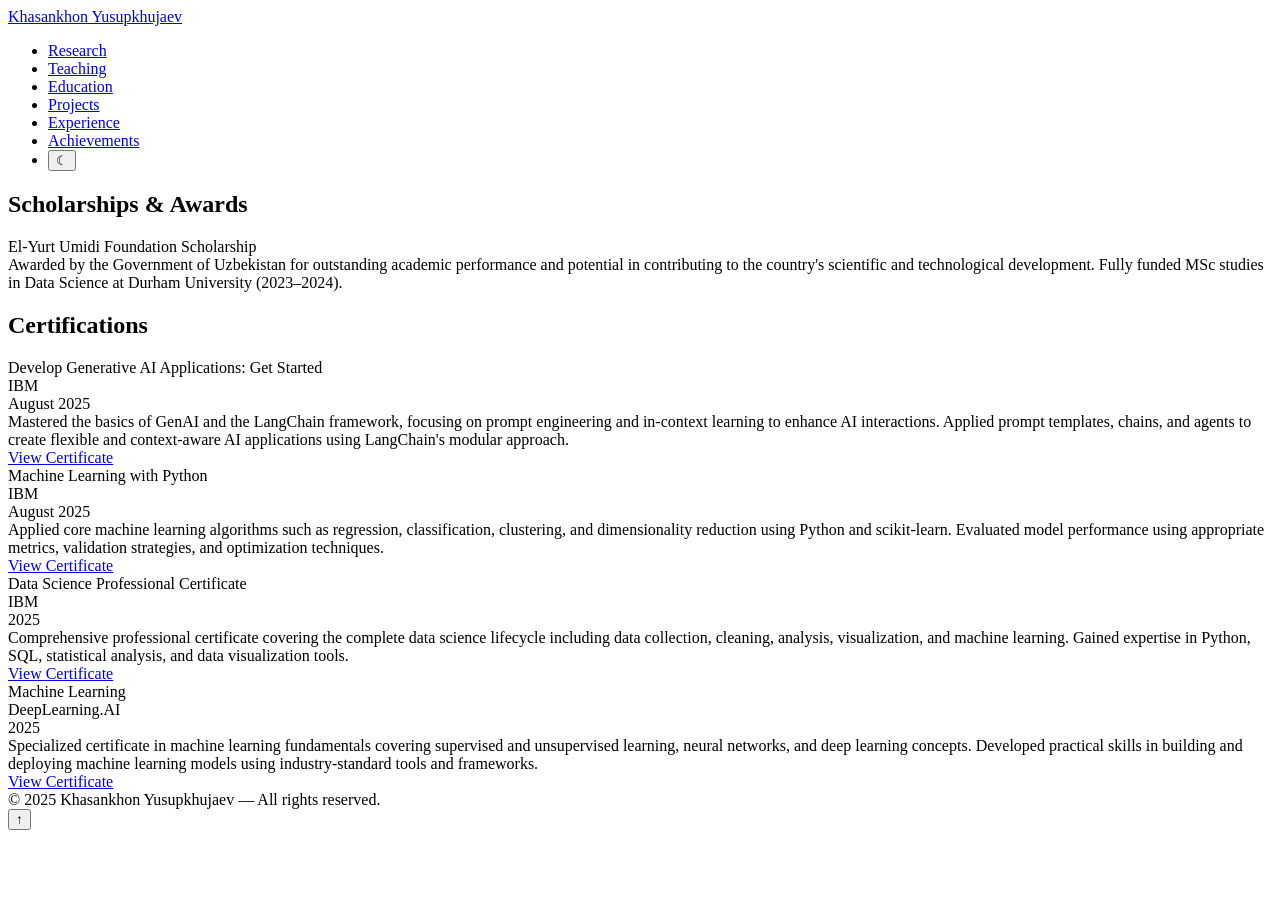
==== achievements.html @ 6782cb2d "Add complete CV website with all sections and assets - Add main index.html with navigation and hero " ====
<!DOCTYPE html>
<html lang="en">
<head>
  <meta charset="UTF-8" />
  <meta name="viewport" content="width=device-width, initial-scale=1.0" />
  <title>Achievements | Khasankhon Yusupkhujaev</title>

  <!-- Google tag (gtag.js) -->
  <script async src="https://www.googletagmanager.com/gtag/js?id=G-9EB7KX36W3"></script>
  <script>
    window.dataLayer = window.dataLayer || [];
    function gtag(){dataLayer.push(arguments);}
    gtag('js', new Date());
    gtag('config', 'G-9EB7KX36W3');
  </script>
  
  <link rel="stylesheet" href="css/styles.css" />
</head>
<body>
  <!-- Navigation Bar -->
  <nav class="navbar">
    <div class="nav-container">
      <a href="index.html" class="nav-logo">Khasankhon Yusupkhujaev</a>
      <ul class="nav-menu">
        <li class="nav-item"><a href="research.html">Research</a></li>
        <li class="nav-item"><a href="teaching.html">Teaching</a></li>
        <li class="nav-item"><a href="education.html">Education</a></li>
        <li class="nav-item"><a href="projects.html">Projects</a></li>
        <li class="nav-item"><a href="experience.html">Experience</a></li>
        <li class="nav-item"><a href="achievements.html">Achievements</a></li>
        <li class="nav-item">
          <button class="nav-theme-toggle" id="themeToggle" aria-label="Toggle dark mode">
            <span id="themeIcon">☾</span>
          </button>
        </li>
      </ul>
    </div>
  </nav>

  <div class="main-content">
    <div class="container">
      <!-- Achievements -->
      <section id="scholarships" class="section">
        <h2 class="section-title">Scholarships & Awards</h2>
        
        <div class="scholarship-item">
          <div class="scholarship-title">El-Yurt Umidi Foundation Scholarship</div>
          <div class="scholarship-description">
            Awarded by the Government of Uzbekistan for outstanding academic performance and potential in contributing to the country's scientific and technological development. Fully funded MSc studies in Data Science at Durham University (2023–2024).
          </div>
        </div>
      </section>

      <section id="certifications" class="section">
        <h2 class="section-title">Certifications</h2>
        
        <div class="certification-item">
          <div class="certification-title">Develop Generative AI Applications: Get Started</div>
          <div class="certification-provider">IBM</div>
          <div class="certification-date">August 2025</div>
          <div class="certification-description">
            Mastered the basics of GenAI and the LangChain framework, focusing on prompt engineering and in-context learning to enhance AI interactions. Applied prompt templates, chains, and agents to create flexible and context-aware AI applications using LangChain's modular approach.
          </div>
          <div class="certification-links">
            <a href="https://coursera.org/share/aa8df9bd7f63a1d0e11ffe021780d255" target="_blank" rel="noopener noreferrer">View Certificate</a>
          </div>
        </div>

        <div class="certification-item">
          <div class="certification-title">Machine Learning with Python</div>
          <div class="certification-provider">IBM</div>
          <div class="certification-date">August 2025</div>
          <div class="certification-description">
            Applied core machine learning algorithms such as regression, classification, clustering, and dimensionality reduction using Python and scikit-learn. Evaluated model performance using appropriate metrics, validation strategies, and optimization techniques.
          </div>
          <div class="certification-links">
            <a href="https://coursera.org/share/682b0ef946651a9bdfdf2196e89f4c75" target="_blank" rel="noopener noreferrer">View Certificate</a>
          </div>
        </div>

        <div class="certification-item">
          <div class="certification-title">Data Science Professional Certificate</div>
          <div class="certification-provider">IBM</div>
          <div class="certification-date">2025</div>
          <div class="certification-description">
            Comprehensive professional certificate covering the complete data science lifecycle including data collection, cleaning, analysis, visualization, and machine learning. Gained expertise in Python, SQL, statistical analysis, and data visualization tools.
          </div>
          <div class="certification-links">
            <a href="https://coursera.org/share/075e1bd821e2e59cd9111a478ef791fd" target="_blank" rel="noopener noreferrer">View Certificate</a>
          </div>
        </div>

        <div class="certification-item">
          <div class="certification-title">Machine Learning</div>
          <div class="certification-provider">DeepLearning.AI</div>
          <div class="certification-date">2025</div>
          <div class="certification-description">
            Specialized certificate in machine learning fundamentals covering supervised and unsupervised learning, neural networks, and deep learning concepts. Developed practical skills in building and deploying machine learning models using industry-standard tools and frameworks.
          </div>
          <div class="certification-links">
            <a href="https://www.coursera.org/account/accomplishments/specialization/certificate/X3DG68H7VBOO" target="_blank" rel="noopener noreferrer">View Certificate</a>
          </div>
        </div>
      </section>
    </div>

    <div class="footer">
      © 2025 Khasankhon Yusupkhujaev — All rights reserved.
    </div>
  </div>

  <!-- Scroll Up Button -->
  <button class="scroll-up" id="scrollUp" aria-label="Scroll to top">
    ↑
  </button>

  <script src="js/scripts.js"></script>
</body>
</html>
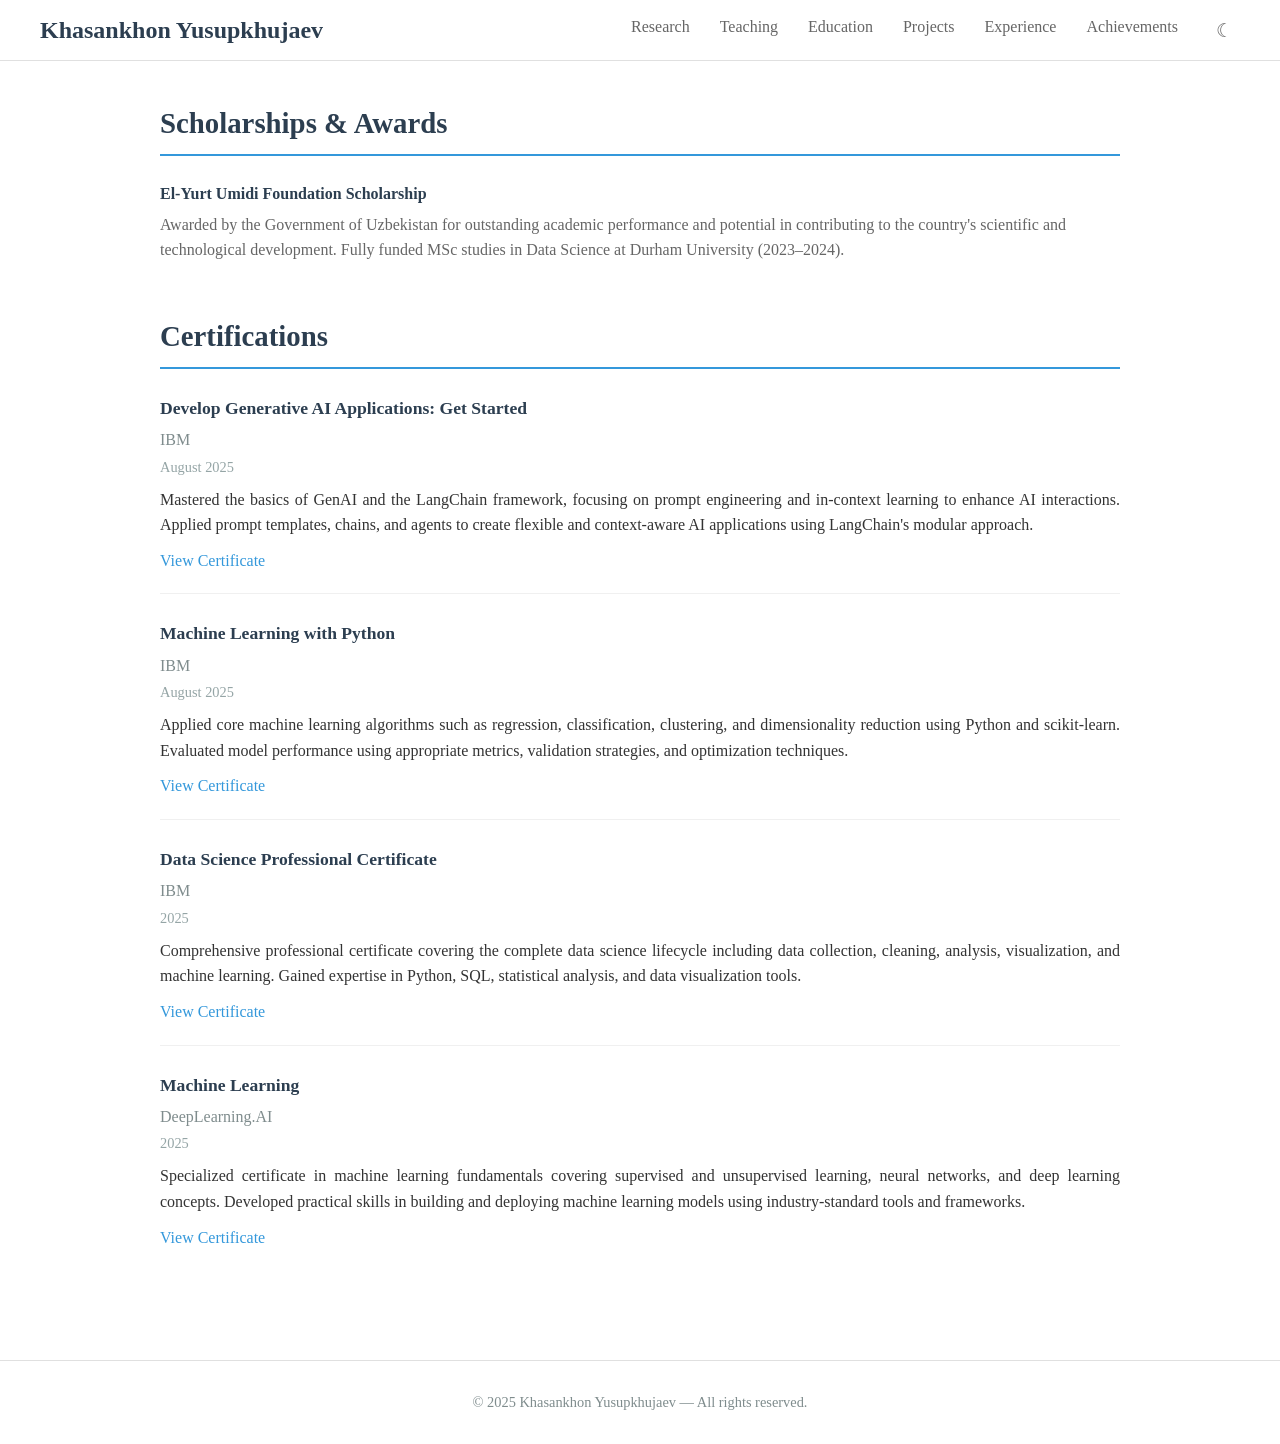
==== commit dea2abf1: "Fix CSS and JS file paths in all HTML files - Update CSS path from 'css/styles.css' to 'assets/css/s" ====
--- a/achievements.html
+++ b/achievements.html
@@ -14,7 +14,7 @@
     gtag('config', 'G-9EB7KX36W3');
   </script>
   
-  <link rel="stylesheet" href="css/styles.css" />
+  <link rel="stylesheet" href="assets/css/style.css" />
 </head>
 <body>
   <!-- Navigation Bar -->
@@ -114,6 +114,6 @@
     ↑
   </button>
 
-  <script src="js/scripts.js"></script>
+  <script src="assets/js/scripts.js"></script>
 </body>
 </html>
--- a/assets/css/style.css
+++ b/assets/css/style.css
@@ -0,0 +1,616 @@
+/* Academic CV Design inspired by Raul Astudillo's website */
+* {
+    margin: 0;
+    padding: 0;
+    box-sizing: border-box;
+  }
+  
+  body {
+    font-family: 'Georgia', 'Times New Roman', serif;
+    line-height: 1.6;
+    color: #333;
+    background-color: #ffffff;
+  }
+  
+  /* Navigation Bar */
+  .navbar {
+    position: fixed;
+    top: 0;
+    width: 100%;
+    background-color: #ffffff;
+    border-bottom: 1px solid #e0e0e0;
+    z-index: 1000;
+    padding: 0 20px;
+  }
+  
+  .nav-container {
+    max-width: 1200px;
+    margin: 0 auto;
+    display: flex;
+    justify-content: space-between;
+    align-items: center;
+    height: 60px;
+  }
+  
+  .nav-logo {
+    font-size: 1.5rem;
+    font-weight: bold;
+    color: #2c3e50;
+    text-decoration: none;
+  }
+  
+  .nav-menu {
+    display: flex;
+    list-style: none;
+    gap: 30px;
+  }
+  
+  .nav-item a {
+    color: #666;
+    text-decoration: none;
+    font-weight: 500;
+    transition: color 0.3s ease;
+  }
+  
+  .nav-item a:hover {
+    color: #2c3e50;
+  }
+  
+  /* Main Content */
+  .main-content {
+    margin-top: 60px;
+  }
+  
+  .container {
+    max-width: 1000px;
+    margin: 0 auto;
+    padding: 40px 20px;
+  }
+  
+  /* Header Section */
+  .header {
+    text-align: center;
+    padding: 60px 0 40px;
+    border-bottom: 1px solid #e0e0e0;
+    margin-bottom: 50px;
+  }
+  
+  .profile-img {
+    width: 150px;
+    height: 150px;
+    border-radius: 50%;
+    object-fit: cover;
+    margin-bottom: 30px;
+    border: 3px solid #2c3e50;
+  }
+  
+  .name {
+    font-size: 2.5rem;
+    font-weight: bold;
+    color: #2c3e50;
+    margin-bottom: 10px;
+  }
+  
+  .title {
+    font-size: 1.3rem;
+    color: #7f8c8d;
+    margin-bottom: 20px;
+  }
+  
+  .contact {
+    display: flex;
+    justify-content: center;
+    flex-wrap: wrap;
+    gap: 25px;
+    margin-bottom: 20px;
+  }
+  
+  .contact-item {
+    color: #34495e;
+    text-decoration: none;
+  }
+  
+  .contact-item:hover {
+    color: #2c3e50;
+    text-decoration: underline;
+  }
+  
+  .links {
+    display: flex;
+    justify-content: center;
+    gap: 20px;
+    flex-wrap: wrap;
+  }
+  
+  .link {
+    color: #3498db;
+    text-decoration: none;
+    font-weight: 500;
+  }
+  
+  .link:hover {
+    color: #2980b9;
+    text-decoration: underline;
+  }
+  
+  /* Content Sections */
+  .section {
+    margin-bottom: 50px;
+  }
+  
+  .section-title {
+    font-size: 1.8rem;
+    color: #2c3e50;
+    border-bottom: 2px solid #3498db;
+    padding-bottom: 8px;
+    margin-bottom: 25px;
+    font-weight: bold;
+  }
+  
+  .about-text {
+    font-size: 1.1rem;
+    line-height: 1.8;
+    text-align: justify;
+    margin-bottom: 30px;
+  }
+  
+  /* Research Outputs */
+  .research-item {
+    margin-bottom: 25px;
+    padding-bottom: 20px;
+    border-bottom: 1px solid #f0f0f0;
+  }
+  
+  .research-item:last-child {
+    border-bottom: none;
+  }
+  
+  .research-title {
+    font-weight: bold;
+    color: #2c3e50;
+    margin-bottom: 8px;
+    font-size: 1.1rem;
+  }
+  
+  .research-authors {
+    color: #666;
+    margin-bottom: 5px;
+    font-style: italic;
+  }
+  
+  .research-venue {
+    color: #7f8c8d;
+    margin-bottom: 8px;
+  }
+  
+  .research-links {
+    margin-top: 10px;
+  }
+  
+  .research-links a {
+    color: #3498db;
+    text-decoration: none;
+    margin-right: 15px;
+    font-weight: 500;
+  }
+  
+  .research-links a:hover {
+    color: #2980b9;
+    text-decoration: underline;
+  }
+  
+  /* Education */
+  .education-item {
+    margin-bottom: 30px;
+  }
+  
+  .degree {
+    font-weight: bold;
+    color: #2c3e50;
+    font-size: 1.2rem;
+    margin-bottom: 5px;
+  }
+  
+  .university {
+    color: #7f8c8d;
+    font-size: 1.1rem;
+    margin-bottom: 5px;
+  }
+  
+  .education-details {
+    color: #95a5a6;
+    margin-bottom: 10px;
+  }
+  
+  .education-description {
+    margin-top: 10px;
+    text-align: justify;
+  }
+  
+  .document-links {
+    margin-top: 10px;
+  }
+  
+  .document-links a {
+    color: #3498db;
+    text-decoration: none;
+    margin-right: 15px;
+    font-weight: 500;
+  }
+  
+  .document-links a:hover {
+    color: #2980b9;
+    text-decoration: underline;
+  }
+  
+  /* Projects */
+  .project-item {
+    margin-bottom: 25px;
+  }
+  
+  .project-title {
+    font-weight: bold;
+    color: #2c3e50;
+    font-size: 1.1rem;
+    margin-bottom: 5px;
+  }
+  
+  .project-subtitle {
+    color: #7f8c8d;
+    font-style: italic;
+    margin-bottom: 8px;
+  }
+  
+  .project-description {
+    text-align: justify;
+  }
+  
+  /* Experience */
+  .job-item {
+    margin-bottom: 30px;
+  }
+  
+  .job-title {
+    font-size: 1.2rem;
+    font-weight: bold;
+    color: #2c3e50;
+    margin-bottom: 5px;
+  }
+  
+  .company {
+    color: #7f8c8d;
+    font-size: 1.1rem;
+    margin-bottom: 5px;
+  }
+  
+  .date {
+    color: #95a5a6;
+    margin-bottom: 10px;
+  }
+  
+  .job-description ul {
+    margin-left: 20px;
+    margin-top: 8px;
+  }
+  
+  .job-description li {
+    margin-bottom: 5px;
+  }
+  
+  /* Scholarships */
+  .scholarship-item {
+    margin-bottom: 20px;
+  }
+  
+  .scholarship-title {
+    font-weight: bold;
+    color: #2c3e50;
+    margin-bottom: 5px;
+  }
+  
+  .scholarship-description {
+    color: #666;
+  }
+  
+  /* Certifications */
+  .certification-item {
+    margin-bottom: 25px;
+    padding-bottom: 20px;
+    border-bottom: 1px solid #f0f0f0;
+  }
+  
+  .certification-item:last-child {
+    border-bottom: none;
+  }
+  
+  .certification-title {
+    font-weight: bold;
+    color: #2c3e50;
+    margin-bottom: 5px;
+    font-size: 1.1rem;
+  }
+  
+  .certification-provider {
+    color: #7f8c8d;
+    font-weight: 500;
+    margin-bottom: 3px;
+  }
+  
+  .certification-date {
+    color: #95a5a6;
+    font-size: 0.9rem;
+    margin-bottom: 8px;
+  }
+  
+  .certification-description {
+    margin-bottom: 10px;
+    text-align: justify;
+  }
+  
+  .certification-links {
+    margin-top: 10px;
+  }
+  
+  .certification-links a {
+    color: #3498db;
+    text-decoration: none;
+    font-weight: 500;
+  }
+  
+  .certification-links a:hover {
+    color: #2980b9;
+    text-decoration: underline;
+  }
+  
+  /* Highlight Box */
+  .highlight-box {
+    background-color: #f8f9fa;
+    border-left: 4px solid #3498db;
+    padding: 20px;
+    margin-bottom: 30px;
+    border-radius: 0 5px 5px 0;
+  }
+  
+  .highlight-text {
+    color: #2c3e50;
+    font-weight: bold;
+    font-size: 1.1rem;
+    text-align: center;
+  }
+  
+  /* Footer */
+  .footer {
+    text-align: center;
+    padding: 30px 0;
+    border-top: 1px solid #e0e0e0;
+    color: #7f8c8d;
+    font-size: 0.9rem;
+  }
+  
+  /* Responsive Design */
+  @media (max-width: 768px) {
+    .nav-menu {
+      display: none;
+    }
+    
+    .container {
+      padding: 20px 15px;
+    }
+    
+    .name {
+      font-size: 2rem;
+    }
+    
+    .contact {
+      flex-direction: column;
+      gap: 10px;
+    }
+    
+    .links {
+      flex-direction: column;
+      gap: 10px;
+    }
+    
+    .section-title {
+      font-size: 1.5rem;
+    }
+    
+    .about-text {
+      font-size: 1rem;
+    }
+  }
+  
+  /* Smooth scrolling */
+  html {
+    scroll-behavior: smooth;
+  }
+  
+  /* Dark Mode Styles */
+  [data-theme="dark"] {
+    --bg-color: #1a1a1a;
+    --text-color: #e0e0e0;
+    --header-bg: #2d2d2d;
+    --border-color: #404040;
+    --card-bg: #2d2d2d;
+    --accent-color: #4a9eff;
+    --muted-color: #a0a0a0;
+  }
+  
+  [data-theme="dark"] body {
+    background-color: var(--bg-color);
+    color: var(--text-color);
+  }
+  
+  [data-theme="dark"] .navbar {
+    background-color: var(--header-bg);
+    border-bottom-color: var(--border-color);
+  }
+  
+  [data-theme="dark"] .nav-logo {
+    color: var(--text-color);
+  }
+  
+  [data-theme="dark"] .nav-item a {
+    color: var(--muted-color);
+  }
+  
+  [data-theme="dark"] .nav-item a:hover {
+    color: var(--text-color);
+  }
+  
+  [data-theme="dark"] .header {
+    background-color: var(--header-bg);
+    border-bottom-color: var(--border-color);
+  }
+  
+  [data-theme="dark"] .name {
+    color: var(--text-color);
+  }
+  
+  [data-theme="dark"] .title {
+    color: var(--muted-color);
+  }
+  
+  [data-theme="dark"] .contact-item {
+    color: var(--muted-color);
+  }
+  
+  [data-theme="dark"] .contact-item:hover {
+    color: var(--text-color);
+  }
+  
+  [data-theme="dark"] .section-title {
+    color: var(--text-color);
+    border-bottom-color: var(--accent-color);
+  }
+  
+  [data-theme="dark"] .highlight-box {
+    background-color: #2a2a2a;
+    border-left-color: var(--accent-color);
+  }
+  
+  [data-theme="dark"] .highlight-text {
+    color: var(--text-color);
+  }
+  
+  [data-theme="dark"] .research-item,
+  [data-theme="dark"] .certification-item {
+    border-bottom-color: var(--border-color);
+  }
+  
+  [data-theme="dark"] .research-title,
+  [data-theme="dark"] .certification-title,
+  [data-theme="dark"] .degree,
+  [data-theme="dark"] .project-title,
+  [data-theme="dark"] .job-title,
+  [data-theme="dark"] .scholarship-title {
+    color: var(--text-color);
+  }
+  
+  [data-theme="dark"] .research-authors,
+  [data-theme="dark"] .research-venue,
+  [data-theme="dark"] .certification-provider,
+  [data-theme="dark"] .university,
+  [data-theme="dark"] .project-subtitle,
+  [data-theme="dark"] .company {
+    color: var(--muted-color);
+  }
+  
+  [data-theme="dark"] .research-description,
+  [data-theme="dark"] .certification-description,
+  [data-theme="dark"] .education-description,
+  [data-theme="dark"] .project-description,
+  [data-theme="dark"] .scholarship-description {
+    color: var(--muted-color);
+  }
+  
+  [data-theme="dark"] .footer {
+    border-top-color: var(--border-color);
+    color: var(--muted-color);
+  }
+  
+  /* Navigation Dark Mode Toggle Button */
+  .nav-theme-toggle {
+    background: none;
+    border: none;
+    color: #666;
+    cursor: pointer;
+    font-size: 1.2rem;
+    padding: 8px;
+    border-radius: 4px;
+    transition: all 0.3s ease;
+    display: flex;
+    align-items: center;
+    justify-content: center;
+    width: 32px;
+    height: 32px;
+  }
+  
+  .nav-theme-toggle:hover {
+    color: #2c3e50;
+    background-color: rgba(44, 62, 80, 0.1);
+  }
+  
+  [data-theme="dark"] .nav-theme-toggle {
+    color: #a0a0a0;
+  }
+  
+  [data-theme="dark"] .nav-theme-toggle:hover {
+    color: #e0e0e0;
+    background-color: rgba(224, 224, 224, 0.1);
+  }
+  
+  /* Scroll Up Button */
+  .scroll-up {
+    position: fixed;
+    bottom: 30px;
+    right: 30px;
+    z-index: 1000;
+    background: #2c3e50;
+    color: white;
+    border: none;
+    border-radius: 50%;
+    width: 50px;
+    height: 50px;
+    cursor: pointer;
+    font-size: 1.2rem;
+    box-shadow: 0 4px 12px rgba(0,0,0,0.3);
+    transition: all 0.3s ease;
+    display: none;
+    align-items: center;
+    justify-content: center;
+  }
+  
+  .scroll-up:hover {
+    background: #34495e;
+    transform: translateY(-2px);
+  }
+  
+  .scroll-up.show {
+    display: flex;
+  }
+  
+  [data-theme="dark"] .scroll-up {
+    background: #4a9eff;
+  }
+  
+  [data-theme="dark"] .scroll-up:hover {
+    background: #5ba8ff;
+  }
+  
+  /* Responsive adjustments for buttons */
+  @media (max-width: 768px) {
+    .scroll-up {
+      bottom: 20px;
+      right: 20px;
+      width: 45px;
+      height: 45px;
+      font-size: 1rem;
+    }
+    
+    .nav-theme-toggle {
+      width: 28px;
+      height: 28px;
+      font-size: 1rem;
+    }
+  }
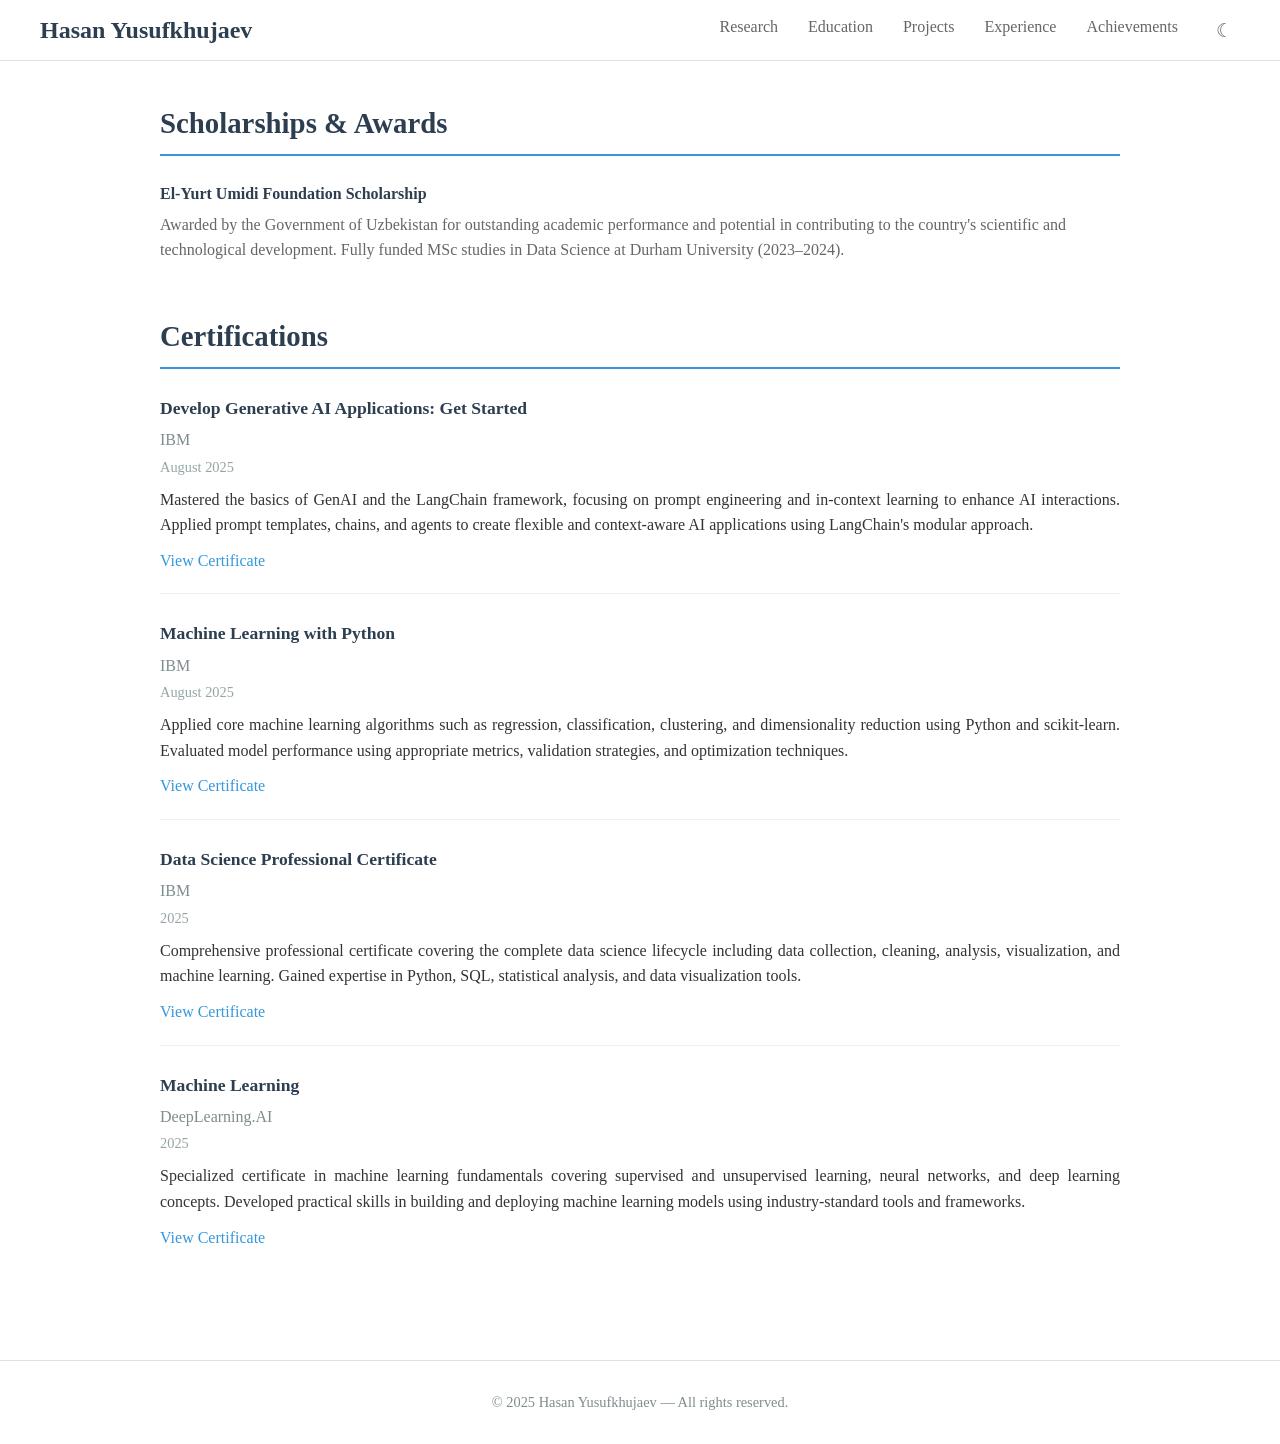
==== commit 5adf3afa: "Add favicon and apple-touch-icon links Add favicon and apple-touch-icon links to achievements page" ====
--- a/achievements.html
+++ b/achievements.html
@@ -4,6 +4,9 @@
   <meta charset="UTF-8" />
   <meta name="viewport" content="width=device-width, initial-scale=1.0" />
   <title>Achievements | Khasankhon Yusupkhujaev</title>
+
+  <link rel="icon" type="image/png" href="assets/favicon_PW.png" />
+  <link rel="apple-touch-icon" href="assets/favicon_PW.png" />
 
   <!-- Google tag (gtag.js) -->
   <script async src="https://www.googletagmanager.com/gtag/js?id=G-9EB7KX36W3"></script>
@@ -17,25 +20,8 @@
   <link rel="stylesheet" href="assets/css/style.css" />
 </head>
 <body>
-  <!-- Navigation Bar -->
-  <nav class="navbar">
-    <div class="nav-container">
-      <a href="index.html" class="nav-logo">Khasankhon Yusupkhujaev</a>
-      <ul class="nav-menu">
-        <li class="nav-item"><a href="research.html">Research</a></li>
-        <li class="nav-item"><a href="teaching.html">Teaching</a></li>
-        <li class="nav-item"><a href="education.html">Education</a></li>
-        <li class="nav-item"><a href="projects.html">Projects</a></li>
-        <li class="nav-item"><a href="experience.html">Experience</a></li>
-        <li class="nav-item"><a href="achievements.html">Achievements</a></li>
-        <li class="nav-item">
-          <button class="nav-theme-toggle" id="themeToggle" aria-label="Toggle dark mode">
-            <span id="themeIcon">☾</span>
-          </button>
-        </li>
-      </ul>
-    </div>
-  </nav>
+  <!-- Navigation Bar Placeholder -->
+  <div id="navbar-placeholder"></div>
 
   <div class="main-content">
     <div class="container">
@@ -104,9 +90,8 @@
       </section>
     </div>
 
-    <div class="footer">
-      © 2025 Khasankhon Yusupkhujaev — All rights reserved.
-    </div>
+    <!-- Footer Placeholder -->
+    <div id="footer-placeholder"></div>
   </div>
 
   <!-- Scroll Up Button -->
@@ -114,6 +99,8 @@
     ↑
   </button>
 
+  <script src="assets/js/navbar-loader.js"></script>
+  <script src="assets/js/footer-loader.js"></script>
   <script src="assets/js/scripts.js"></script>
 </body>
-</html>+</html>
--- a/assets/css/style.css
+++ b/assets/css/style.css
@@ -154,6 +154,18 @@
     margin-bottom: 30px;
   }
   
+  .about-text a {
+    color: #3498db;
+    text-decoration: none;
+    font-weight: 500;
+    transition: color 0.3s ease;
+  }
+  
+  .about-text a:hover {
+    color: #2980b9;
+    text-decoration: underline;
+  }
+  
   /* Research Outputs */
   .research-item {
     margin-bottom: 25px;
@@ -387,10 +399,72 @@
     font-size: 0.9rem;
   }
   
+  /* Mobile Menu Toggle Button */
+  .nav-toggle {
+    display: none;
+    flex-direction: column;
+    cursor: pointer;
+    padding: 8px;
+  }
+  
+  .bar {
+    width: 25px;
+    height: 3px;
+    background-color: #333;
+    margin: 3px 0;
+    transition: 0.3s;
+    border-radius: 2px;
+  }
+  
+  /* Mobile Menu Active States */
+  .nav-toggle.active .bar:nth-child(2) {
+    opacity: 0;
+  }
+  
+  .nav-toggle.active .bar:nth-child(1) {
+    transform: translateY(8px) rotate(45deg);
+  }
+  
+  .nav-toggle.active .bar:nth-child(3) {
+    transform: translateY(-8px) rotate(-45deg);
+  }
+  
   /* Responsive Design */
   @media (max-width: 768px) {
+    .nav-toggle {
+      display: flex;
+    }
+    
     .nav-menu {
-      display: none;
+      position: fixed;
+      left: -100%;
+      top: 60px;
+      flex-direction: column;
+      background-color: #ffffff;
+      width: 100%;
+      text-align: center;
+      transition: 0.3s;
+      box-shadow: 0 10px 27px rgba(0, 0, 0, 0.05);
+      border-top: 1px solid #e0e0e0;
+      padding: 20px 0;
+    }
+    
+    .nav-menu.active {
+      left: 0;
+    }
+    
+    .nav-item {
+      margin: 15px 0;
+    }
+    
+    .nav-item a {
+      font-size: 1.1rem;
+      padding: 10px 0;
+      display: block;
+    }
+    
+    .nav-theme-toggle {
+      margin: 10px auto;
     }
     
     .container {
@@ -522,6 +596,14 @@
   [data-theme="dark"] .project-description,
   [data-theme="dark"] .scholarship-description {
     color: var(--muted-color);
+  }
+  
+  [data-theme="dark"] .about-text a {
+    color: var(--accent-color);
+  }
+  
+  [data-theme="dark"] .about-text a:hover {
+    color: #5ba8ff;
   }
   
   [data-theme="dark"] .footer {
@@ -598,6 +680,16 @@
     background: #5ba8ff;
   }
   
+  /* Dark mode for mobile menu */
+  [data-theme="dark"] .bar {
+    background-color: #e0e0e0;
+  }
+  
+  [data-theme="dark"] .nav-menu {
+    background-color: var(--header-bg);
+    border-top-color: var(--border-color);
+  }
+  
   /* Responsive adjustments for buttons */
   @media (max-width: 768px) {
     .scroll-up {
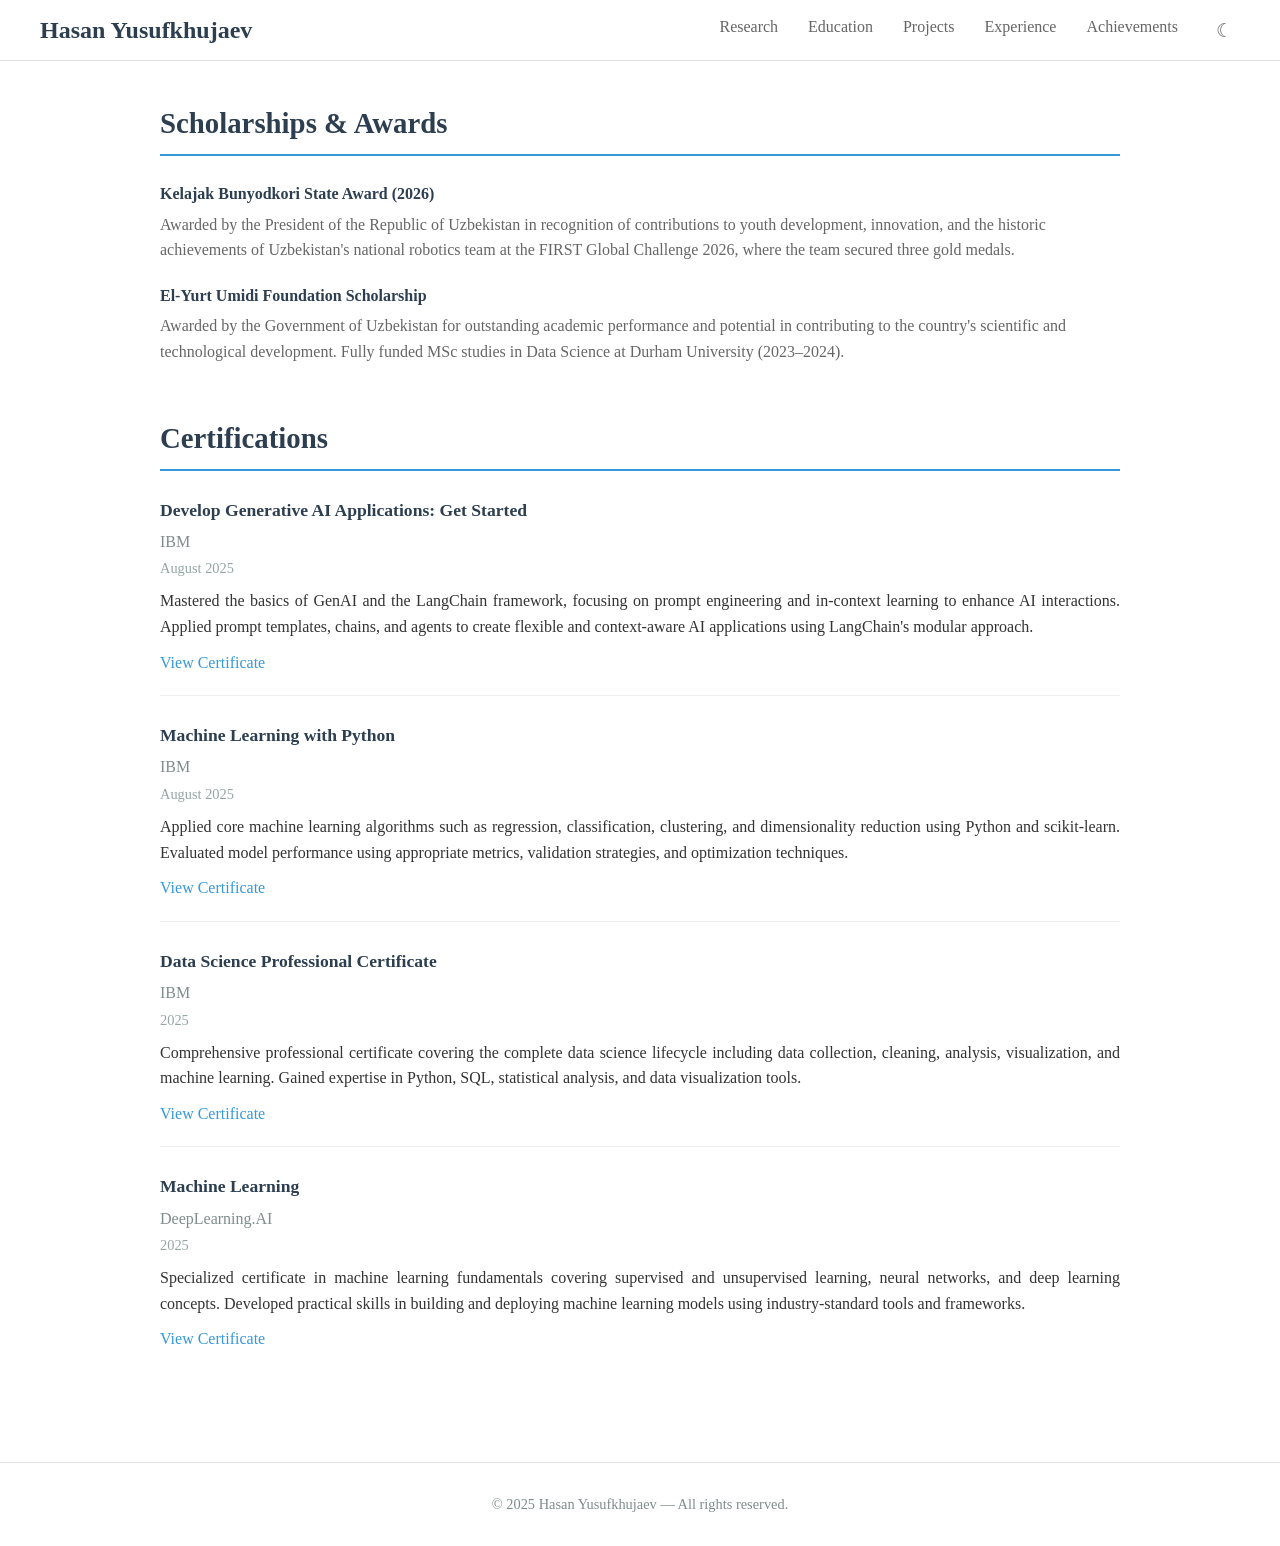
==== commit d1ab3078: "Add Kelajak Bunyodkori State Award achievement Added a new scholarship item detailing the Kelajak Bu" ====
--- a/achievements.html
+++ b/achievements.html
@@ -28,6 +28,19 @@
       <!-- Achievements -->
       <section id="scholarships" class="section">
         <h2 class="section-title">Scholarships & Awards</h2>
+
+        <div class="scholarship-item">
+          <div class="scholarship-title">
+            Kelajak Bunyodkori State Award (2026)
+          </div>
+          <div class="scholarship-description">
+            Awarded by the President of the Republic of Uzbekistan
+            in recognition of contributions to youth development,
+            innovation, and the historic achievements of Uzbekistan's
+            national robotics team at the FIRST Global Challenge 2026,
+            where the team secured three gold medals.
+          </div>
+        </div>
         
         <div class="scholarship-item">
           <div class="scholarship-title">El-Yurt Umidi Foundation Scholarship</div>
